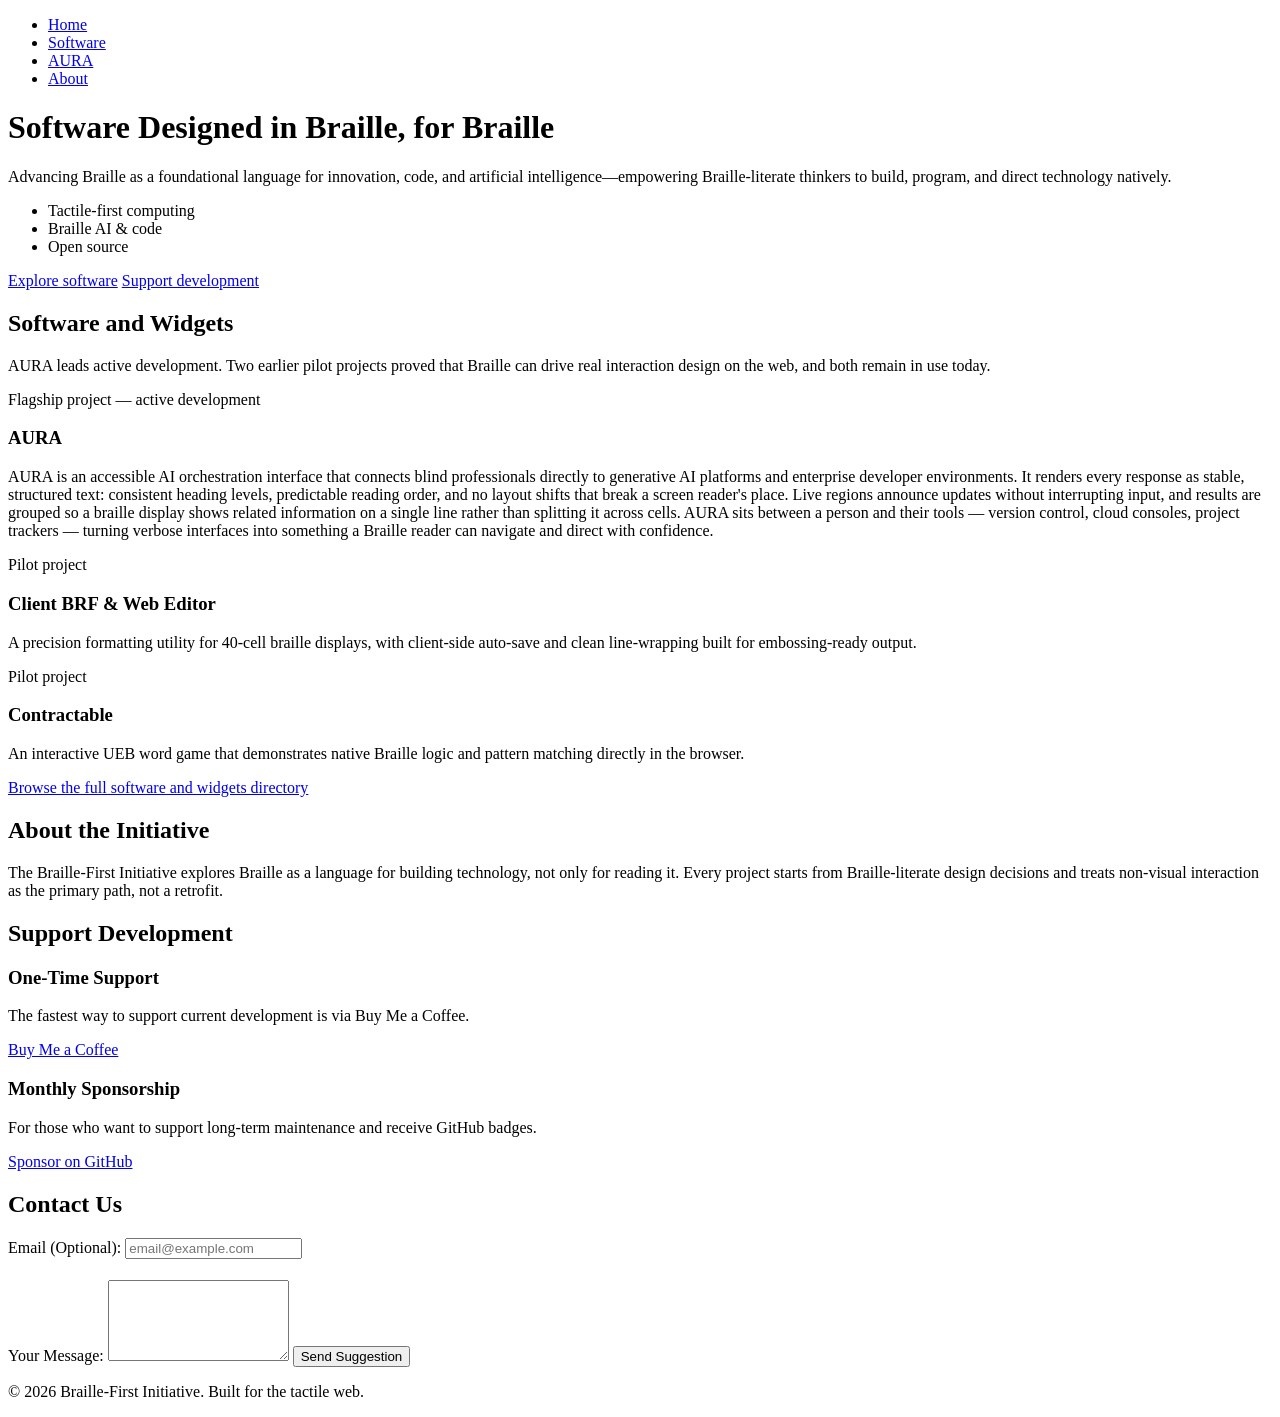
==== index.html @ 9a6e540d "major update to homepage" ====
<!DOCTYPE html>
<html lang="en">
<head>
    <meta charset="UTF-8">
    <meta name="viewport" content="width=device-width, initial-scale=1.0">
    <title>Braille-First Initiative — Software Designed in Braille, for Braille</title>
    <meta name="description" content="The Braille-First Initiative builds software with Braille as a foundational language for code and artificial intelligence — including AURA, Client BRF & Web Editor, and Contractable.">
    <link rel="stylesheet" href="https://braillefirst.com/style.css">
    <style>
        /* Focus and Error Styling */
        *:focus-visible {
            outline: 4px solid #66FCF1 !important;
            outline-offset: 2px !important;
        }
        .error-text {
            display: block;
            color: #ff6b6b;
            font-size: 0.85em;
            margin-top: 5px;
            min-height: 1.2em;
        }
        .skip-link {
            position: absolute;
            top: -40px;
            left: 0;
            background: #66FCF1;
            padding: 8px;
            z-index: 100;
        }
        .skip-link:focus { top: 0; }
    </style>
</head>
<body>

    <a class="skip-link" href="#main-content">Skip to content</a>

    <nav class="main-nav" aria-label="Primary">
        <ul>
            <li><a href="https://braillefirst.com/index.html" aria-current="page">Home</a></li>
            <li><a href="#software">Software</a></li>
            <li><a href="#aura">AURA</a></li>
            <li><a href="#about">About</a></li>
        </ul>
    </nav>

    <header class="hero" role="banner">
        <h1>Software Designed in Braille, for Braille</h1>
        <div class="custom-content">
            <p class="hero-subhead">Advancing Braille as a foundational language for innovation, code, and artificial intelligence—empowering Braille-literate thinkers to build, program, and direct technology natively.</p>
        </div>

        <div class="dot-divider" aria-hidden="true">
            <span></span><span></span>
            <span></span><span></span>
            <span></span><span></span>
        </div>

        <ul class="badges" aria-label="Focus areas">
            <li class="badge">Tactile-first computing</li>
            <li class="badge">Braille AI &amp; code</li>
            <li class="badge">Open source</li>
        </ul>

        <div class="cta-group">
            <a href="#software" class="btn-primary">Explore software</a>
            <a href="#support" class="btn-secondary">Support development</a>
        </div>
    </header>

    <main id="main-content">

        <section class="card section-software" id="software" aria-labelledby="software-title">
            <h2 id="software-title">Software and Widgets</h2>
            <p class="section-intro">AURA leads active development. Two earlier pilot projects proved that Braille can drive real interaction design on the web, and both remain in use today.</p>

            <div class="flagship-card" id="aura" aria-labelledby="aura-title">
                <p class="eyebrow-plain">Flagship project — active development</p>
                <h3 id="aura-title">AURA</h3>
                <p>AURA is an accessible AI orchestration interface that connects blind professionals directly to generative AI platforms and enterprise developer environments. It renders every response as stable, structured text: consistent heading levels, predictable reading order, and no layout shifts that break a screen reader's place. Live regions announce updates without interrupting input, and results are grouped so a braille display shows related information on a single line rather than splitting it across cells. AURA sits between a person and their tools — version control, cloud consoles, project trackers — turning verbose interfaces into something a Braille reader can navigate and direct with confidence.</p>
            </div>

            <div class="pilot-grid">
                <div class="pilot-card" aria-labelledby="pilot-brf-title">
                    <p class="eyebrow-plain">Pilot project</p>
                    <h3 id="pilot-brf-title">Client BRF &amp; Web Editor</h3>
                    <p>A precision formatting utility for 40-cell braille displays, with client-side auto-save and clean line-wrapping built for embossing-ready output.</p>
                </div>
                <div class="pilot-card" aria-labelledby="pilot-contractable-title">
                    <p class="eyebrow-plain">Pilot project</p>
                    <h3 id="pilot-contractable-title">Contractable</h3>
                    <p>An interactive UEB word game that demonstrates native Braille logic and pattern matching directly in the browser.</p>
                </div>
            </div>

            <p class="directory-link">
                <a href="/software-and-widgets">Browse the full software and widgets directory</a>
            </p>
        </section>

        <section class="custom-content card" id="about" aria-labelledby="about-title">
            <h2 id="about-title">About the Initiative</h2>
            <p>The Braille-First Initiative explores Braille as a language for building technology, not only for reading it. Every project starts from Braille-literate design decisions and treats non-visual interaction as the primary path, not a retrofit.</p>
        </section>

        <section id="support" aria-labelledby="support-title">
            <h2 id="support-title">Support Development</h2>

            <div class="card donation-primary" aria-labelledby="quick-donate">
                <h3 id="quick-donate">One-Time Support</h3>
                <p>The fastest way to support current development is via Buy Me a Coffee.</p>
                <a href="https://www.buymeacoffee.com/masonsinc.05" class="btn-bmac">Buy Me a Coffee</a>
            </div>

            <div class="card donation-secondary" aria-labelledby="monthly-donate">
                <h3 id="monthly-donate">Monthly Sponsorship</h3>
                <p>For those who want to support long-term maintenance and receive GitHub badges.</p>
                <!-- Cleaned GitHub Link -->
                <a href="https://github.com/sponsors/YOUR_GITHUB_HANDLE" class="btn-github">Sponsor on GitHub</a>
            </div>
        </section>

        <section class="card feedback-section" id="contact" aria-labelledby="feedback-title">
            <h2 id="feedback-title">Contact Us</h2>
            <form action="https://formspree.io/f/mdayjajr" method="POST" novalidate>
                <div class="field-container">
                    <label for="user-email">Email (Optional):</label>
                    <input 
                        type="email" 
                        id="user-email" 
                        name="email" 
                        placeholder="email@example.com"
                        autocomplete="email"
                        aria-describedby="email-error"
                        aria-invalid="false">
                    <span id="email-error" class="error-text" role="alert" aria-live="polite"></span>
                </div>

                <label for="message">Your Message:</label>
                <textarea id="message" name="message" rows="5" required></textarea>
               
                <button type="submit" class="btn-submit">Send Suggestion</button>
            </form>
        </section>

    </main>

    <footer role="contentinfo">
        <p>© 2026 Braille-First Initiative. Built for the tactile web.</p>
    </footer>

    <script>
        const emailInput = document.getElementById('user-email');
        const errorDisplay = document.getElementById('email-error');

        emailInput.addEventListener('blur', function() {
            if (this.value === "" || this.checkValidity()) {
                this.setAttribute('aria-invalid', 'false');
                errorDisplay.textContent = "";
            } else {
                this.setAttribute('aria-invalid', 'true');
                errorDisplay.textContent = "Please include an '@' and a valid domain (e.g., name@example.com).";
            }
        });

        emailInput.addEventListener('input', function() {
            if (this.checkValidity()) {
                this.setAttribute('aria-invalid', 'false');
                errorDisplay.textContent = "";
            }
        });
    </script>
</body>
</html>
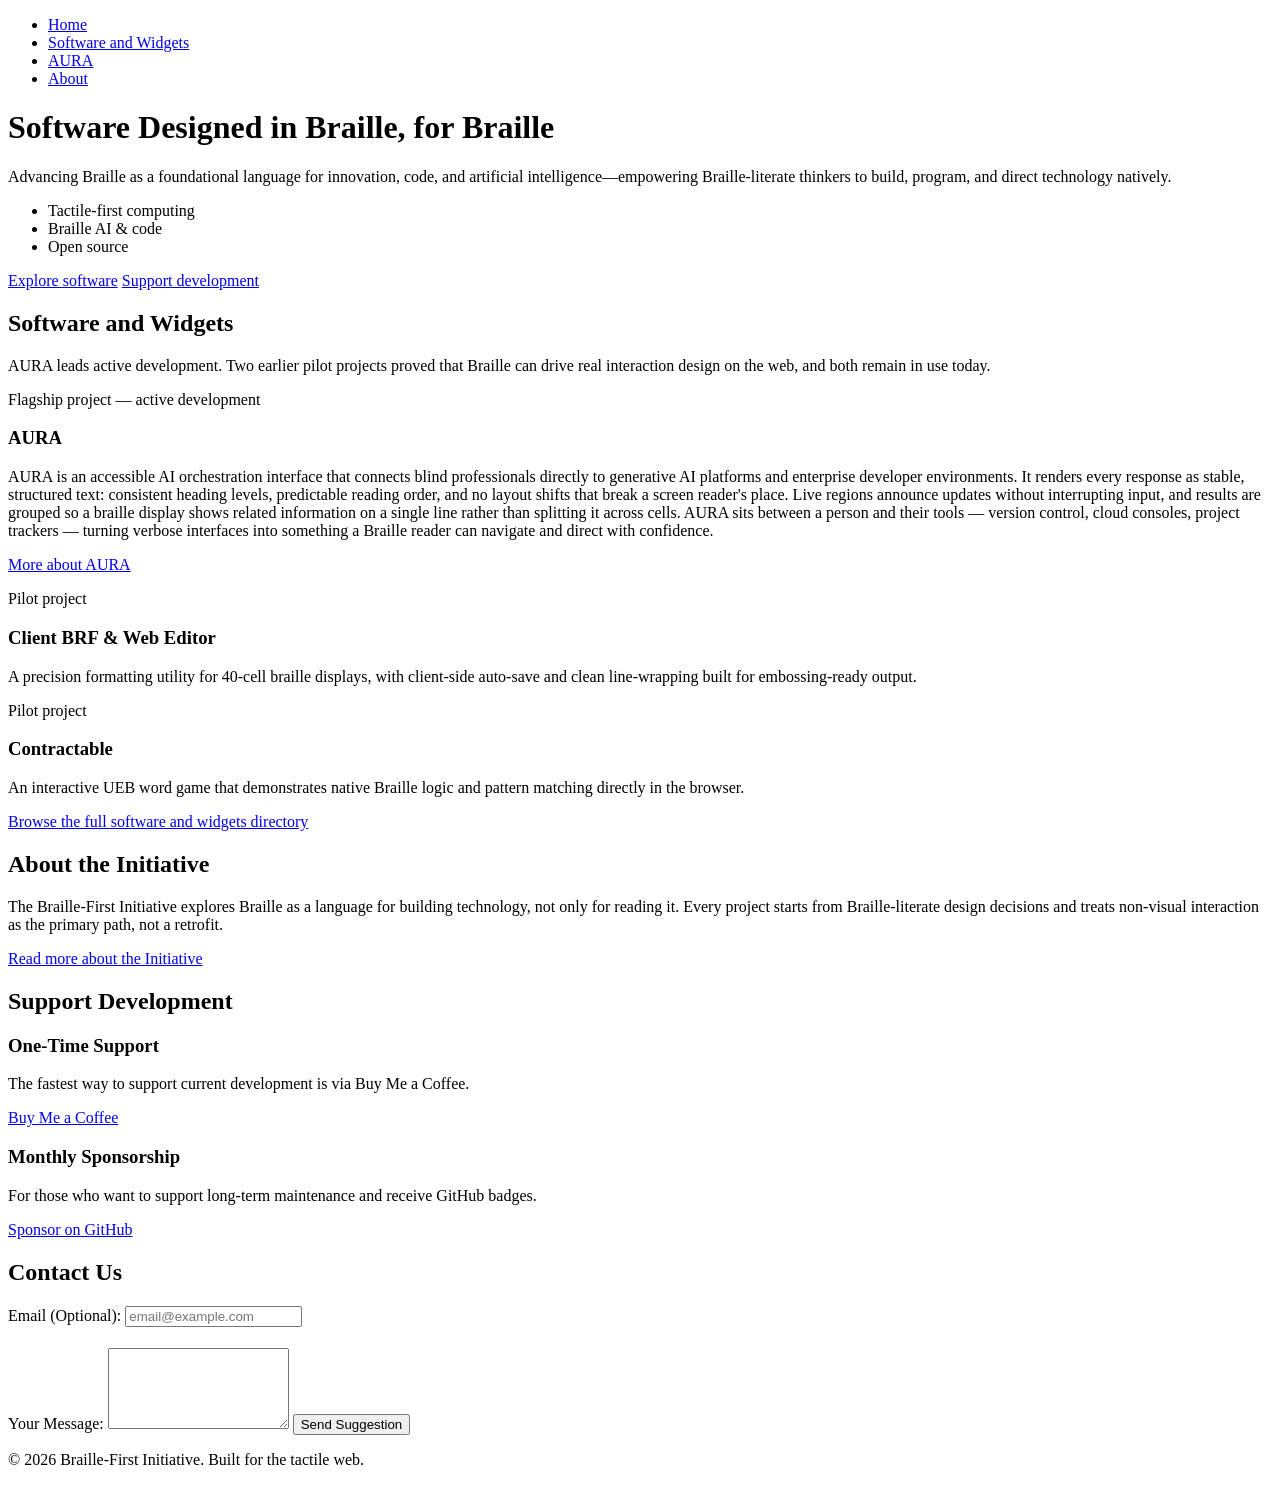
==== commit f7fcecfc: "clean up" ====
--- a/index.html
+++ b/index.html
@@ -36,10 +36,10 @@
 
     <nav class="main-nav" aria-label="Primary">
         <ul>
-            <li><a href="https://braillefirst.com/index.html" aria-current="page">Home</a></li>
-            <li><a href="#software">Software</a></li>
-            <li><a href="#aura">AURA</a></li>
-            <li><a href="#about">About</a></li>
+            <li><a href="index.html" aria-current="page">Home</a></li>
+            <li><a href="software-widgets.html">Software and Widgets</a></li>
+            <li><a href="aura.html">AURA</a></li>
+            <li><a href="about.html">About</a></li>
         </ul>
     </nav>
 
@@ -77,6 +77,7 @@
                 <p class="eyebrow-plain">Flagship project — active development</p>
                 <h3 id="aura-title">AURA</h3>
                 <p>AURA is an accessible AI orchestration interface that connects blind professionals directly to generative AI platforms and enterprise developer environments. It renders every response as stable, structured text: consistent heading levels, predictable reading order, and no layout shifts that break a screen reader's place. Live regions announce updates without interrupting input, and results are grouped so a braille display shows related information on a single line rather than splitting it across cells. AURA sits between a person and their tools — version control, cloud consoles, project trackers — turning verbose interfaces into something a Braille reader can navigate and direct with confidence.</p>
+                <p><a href="aura.html">More about AURA</a></p>
             </div>
 
             <div class="pilot-grid">
@@ -93,13 +94,14 @@
             </div>
 
             <p class="directory-link">
-                <a href="/software-and-widgets">Browse the full software and widgets directory</a>
+                <a href="software-widgets.html">Browse the full software and widgets directory</a>
             </p>
         </section>
 
         <section class="custom-content card" id="about" aria-labelledby="about-title">
             <h2 id="about-title">About the Initiative</h2>
             <p>The Braille-First Initiative explores Braille as a language for building technology, not only for reading it. Every project starts from Braille-literate design decisions and treats non-visual interaction as the primary path, not a retrofit.</p>
+            <p><a href="about.html">Read more about the Initiative</a></p>
         </section>
 
         <section id="support" aria-labelledby="support-title">
@@ -114,8 +116,7 @@
             <div class="card donation-secondary" aria-labelledby="monthly-donate">
                 <h3 id="monthly-donate">Monthly Sponsorship</h3>
                 <p>For those who want to support long-term maintenance and receive GitHub badges.</p>
-                <!-- Cleaned GitHub Link -->
-                <a href="https://github.com/sponsors/YOUR_GITHUB_HANDLE" class="btn-github">Sponsor on GitHub</a>
+                <a href="https://github.com/sponsors/zmason005" class="btn-github">Sponsor on GitHub</a>
             </div>
         </section>
 
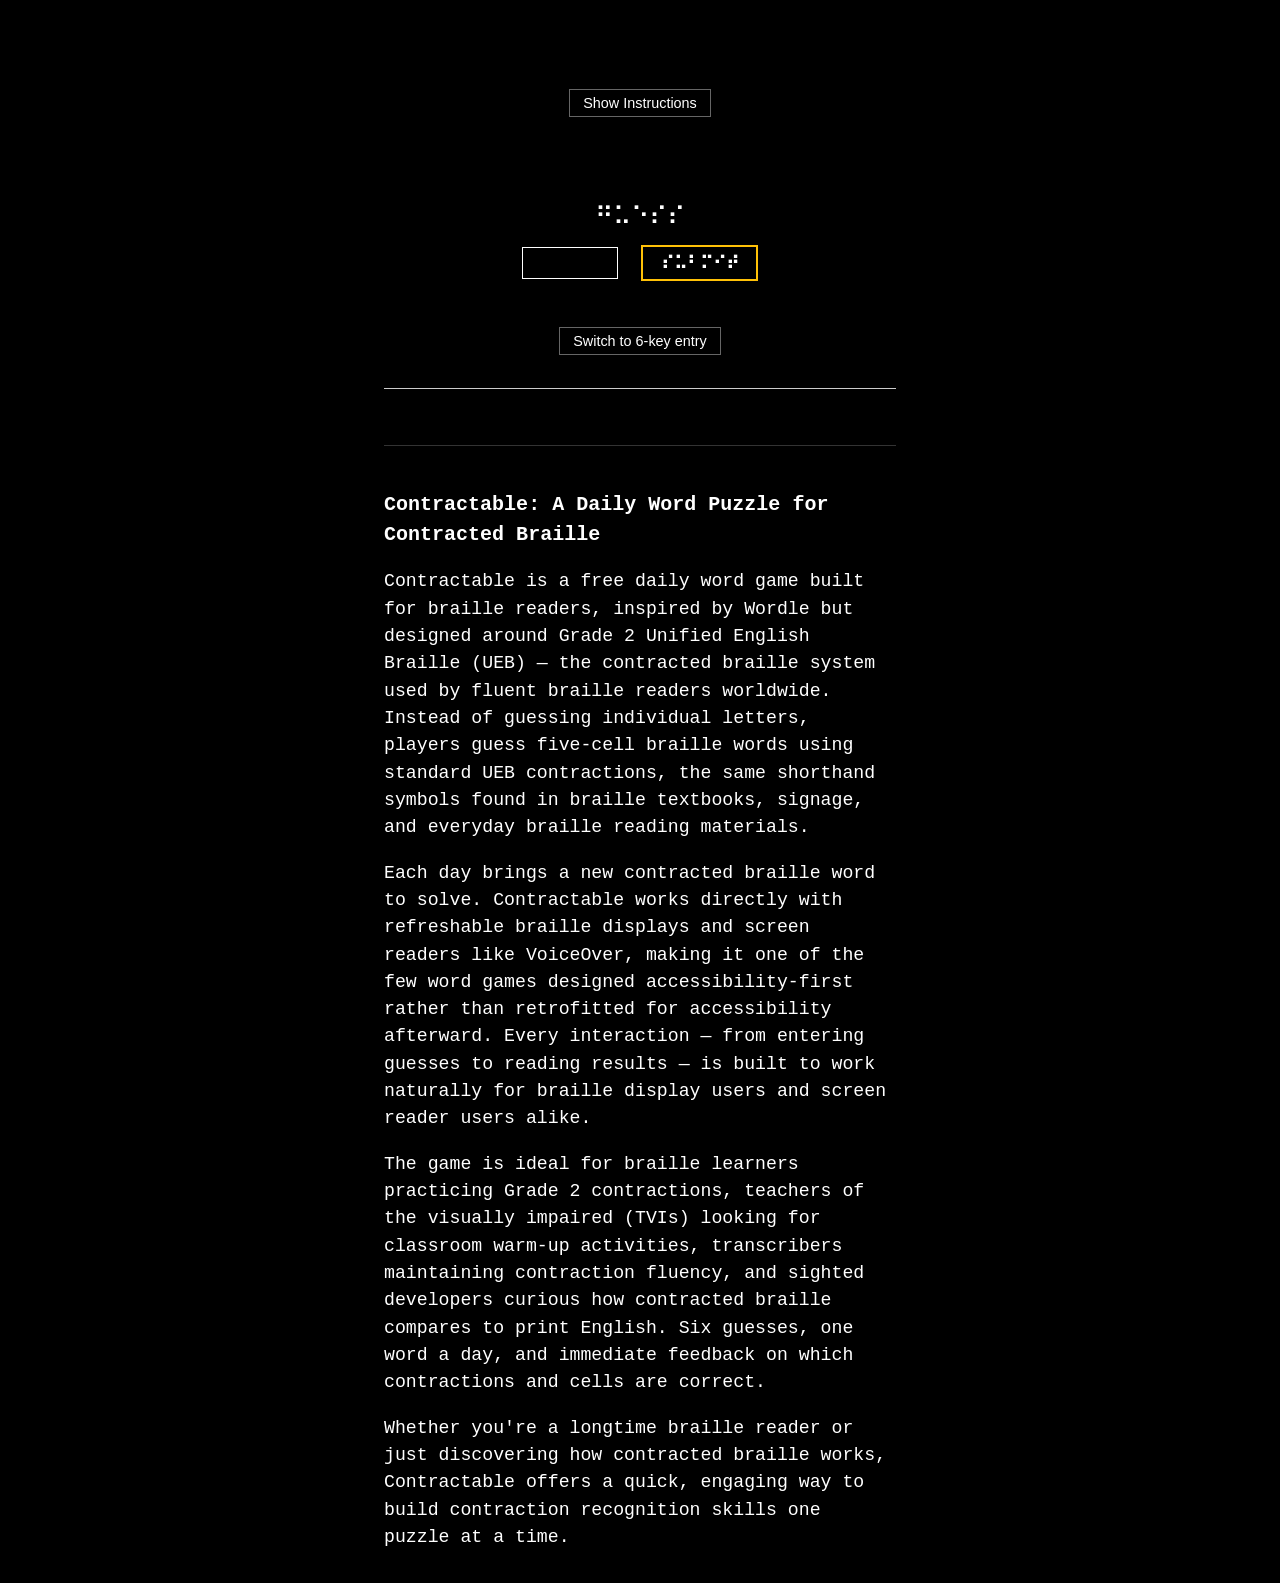
==== commit 6f0919a3: "update" ====
--- a/index.html
+++ b/index.html
@@ -1,174 +1,775 @@
 <!DOCTYPE html>
 <html lang="en">
 <head>
-    <meta charset="UTF-8">
-    <meta name="viewport" content="width=device-width, initial-scale=1.0">
-    <title>Braille-First Initiative — Software Designed in Braille, for Braille</title>
-    <meta name="description" content="The Braille-First Initiative builds software with Braille as a foundational language for code and artificial intelligence — including AURA, Client BRF & Web Editor, and Contractable.">
-    <link rel="stylesheet" href="https://braillefirst.com/style.css">
-    <style>
-        /* Focus and Error Styling */
-        *:focus-visible {
-            outline: 4px solid #66FCF1 !important;
-            outline-offset: 2px !important;
-        }
-        .error-text {
-            display: block;
-            color: #ff6b6b;
-            font-size: 0.85em;
-            margin-top: 5px;
-            min-height: 1.2em;
-        }
-        .skip-link {
-            position: absolute;
-            top: -40px;
-            left: 0;
-            background: #66FCF1;
-            padding: 8px;
-            z-index: 100;
-        }
-        .skip-link:focus { top: 0; }
-    </style>
+  <meta charset="UTF-8" />
+  <title>Contractable – A Daily Contracted Braille Word Game</title>
+  <meta name="viewport" content="width=device-width, initial-scale=1" />
+  <meta name="description" content="Contractable is a free daily word puzzle for Grade 2 UEB contracted braille. Wordle-style gameplay built for braille display and screen reader users." />
+  <link rel="canonical" href="https://contractable.braillefirst.com/" />
+
+  <meta property="og:type" content="website" />
+  <meta property="og:title" content="Contractable – A Daily Contracted Braille Word Game" />
+  <meta property="og:description" content="A free daily word puzzle for Grade 2 UEB contracted braille. Wordle-style gameplay built for braille display and screen reader users." />
+  <meta property="og:url" content="https://contractable.braillefirst.com/" />
+  <meta property="og:site_name" content="Contractable" />
+
+  <meta name="twitter:card" content="summary" />
+  <meta name="twitter:title" content="Contractable – A Daily Contracted Braille Word Game" />
+  <meta name="twitter:description" content="A free daily word puzzle for Grade 2 UEB contracted braille. Wordle-style gameplay built for braille display and screen reader users." />
+  <style>
+    /*
+      CONTRACTABLE BOARD GEOMETRY
+      ---------------------------
+      The game board uses 24 Braille character pitches as its horizontal
+      design coordinate system.
+
+      A pitch is 1/24 of the available board width. Every horizontal
+      measurement is derived from that master pitch rather than from
+      independent vw values. This keeps the Braille geometry proportional
+      as the viewport changes.
+
+      The board itself contains:
+        1 pitch  row ID
+        5 pitches CORRECT
+        1 pitch  separator
+        5 pitches GUESS
+        1 pitch  separator
+        5 pitches WRONG
+
+      The CORRECT heading therefore spans the row ID + five Correct cells.
+    */
+
+    html {
+      -webkit-text-size-adjust: 100%;
+      text-size-adjust: 100%;
+      box-sizing: border-box;
+    }
+
+    *, *::before, *::after {
+      box-sizing: inherit;
+    }
+
+    body {
+      font-family: "Apple Braille", "Courier New", monospace;
+      background: #000000;
+      color: #ffffff;
+      margin: 0;
+      padding: 1.5vh 3vw;
+      width: 100%;
+    }
+
+    .app-container {
+      width: 100%;
+      max-width: 32rem;
+      margin: 0 auto;
+      font-size: clamp(1.3rem, 5vw, 1.75rem);
+      text-align: center;
+    }
+
+    h1 {
+      margin: 0.5em 0;
+      font-size: 1.2em;
+    }
+
+    [hidden] {
+      display: none !important;
+    }
+
+    #status {
+      margin-top: 0.5em;
+      white-space: pre;
+      font-weight: bold;
+      outline: none;
+    }
+
+    .suggest-link-btn {
+      background: none;
+      border: none;
+      color: #FFC107;
+      text-decoration: underline;
+      font-family: sans-serif;
+      font-weight: normal;
+      font-size: 0.8em;
+      white-space: normal;
+      cursor: pointer;
+      padding: 0;
+      margin-left: 0.4em;
+    }
+
+    .suggest-link-btn:hover {
+      color: #ffd54f;
+    }
+
+    .suggest-link-btn:disabled {
+      color: #888888;
+      text-decoration: none;
+      cursor: default;
+    }
+
+    /* ================================================================
+       MASTER BRAILLE PITCH SYSTEM
+       ================================================================
+       #game-board is declared as a CSS containment context (an
+       inline-size container). That's the fix for the old geometry bug:
+       "--pitch: calc(100% / 24)" looked like a single master value, but
+       a percentage inside a custom property re-resolves against
+       whatever element ends up using it — not against the element that
+       defined it. So the same var(--pitch) was quietly computing a
+       different number in a dot than it did in a row, depending on
+       nesting depth. Container query units (cqw) don't have that
+       problem: cqw always means "percent of the nearest container
+       ancestor," full stop, no matter how deep the element using it is
+       nested inside #game-board. One pitch, one true meaning,
+       everywhere below.
+    */
+
+    #game-board {
+      container-type: inline-size;
+
+      /* One pitch = 1/24 of #game-board's own width. */
+      --pitch: calc(100cqw / 24);
+
+      /*
+        Everything below is proportional to that single pitch, so
+        resizing the board rescales the whole Braille geometry together
+        instead of each piece drifting independently.
+      */
+      --dot-size: calc(var(--pitch) * 0.30);
+      --dot-column-gap: calc(var(--pitch) * 0.10);
+      --dot-row-gap: calc(var(--pitch) * 0.12);
+
+      /* One complete Braille character pitch. */
+      --cell-width: var(--pitch);
+      --cell-height: calc(var(--cell-width) * 1.60);
+
+      /* One pitch separates the three five-cell groups. */
+      --group-gap: var(--pitch);
+
+      /*
+        First column = one row-ID pitch + five Correct-cell pitches.
+        The remaining two columns are five cells each.
+      */
+      --word-column-width: calc(5 * var(--pitch));
+      --correct-column-width: calc(var(--pitch) + var(--word-column-width));
+
+      width: 100%;
+      margin-top: 1em;
+      display: flex;
+      flex-direction: column;
+      gap: 0.15em;
+      padding: 0.1em 0;
+      font-variant-numeric: tabular-nums;
+      letter-spacing: 0;
+    }
+
+    .row {
+      display: grid;
+      grid-template-columns:
+        var(--correct-column-width)
+        var(--word-column-width)
+        var(--word-column-width);
+      column-gap: var(--group-gap);
+      width: max-content;
+      max-width: 100%;
+      margin-left: auto;
+      margin-right: auto;
+      align-items: center;
+      justify-content: center;
+      outline: none;
+    }
+
+    .row {
+      margin-bottom: 1vh;
+    }
+
+    .row-label {
+      grid-column: 1;
+      grid-row: 1;
+      width: var(--pitch);
+      min-width: var(--pitch);
+      height: var(--cell-height);
+      display: flex;
+      align-items: center;
+      justify-content: center;
+      font-size: 0.6em;
+      font-family: sans-serif;
+      color: #999999;
+    }
+
+    /*
+      Targeted by the semantic classes main.js already assigns
+      (row-group-correct / row-group-guess / row-group-wrong) rather
+      than :nth-of-type. row-label and the three .row-group spans are
+      ALL <span> elements and direct siblings, so :nth-of-type counted
+      them together and silently shifted every column assignment by
+      one — row-group-correct ended up in the GUESS column, row-group-
+      guess ended up in the WRONG column, and row-group-wrong had no
+      matching rule at all. That mismatch, repeated on both #header and
+      every guess row, was the main source of the visual mess. Class
+      selectors don't depend on sibling order, so this can't recur even
+      if the DOM structure shifts later.
+    */
+    .row-group {
+      display: flex;
+      width: var(--word-column-width);
+      min-width: var(--word-column-width);
+      gap: 0;
+      justify-content: flex-start;
+      flex-shrink: 0;
+    }
+
+    .row-group-correct {
+      grid-column: 1;
+      grid-row: 1;
+      /* Shares column 1 with .row-label; this offset starts it right
+         after the row-ID pitch instead of underneath it. grid-row is
+         pinned explicitly (matching .row-label) because two items
+         sharing a column with no explicit row are NOT guaranteed to
+         overlap — CSS Grid auto-placement pushes the second one to a
+         new row instead, which silently broke this exact "share a
+         column, offset with margin" trick. */
+      margin-left: var(--pitch);
+    }
+
+    .row-group-guess {
+      grid-column: 2;
+      grid-row: 1;
+    }
+
+    .row-group-wrong {
+      grid-column: 3;
+      grid-row: 1;
+    }
+
+    #controls {
+      margin-top: 1.5em;
+      width: 100%;
+    }
+
+    #guess-label {
+      display: block;
+      margin-bottom: 0.5em;
+      font-size: 0.9em;
+    }
+
+    #guess-input {
+      font-family: monospace;
+      width: 10ch;
+      font-size: 1rem;
+      background: #000000;
+      color: #ffffff;
+      border: 0.08rem solid #ffffff;
+      padding: 0.4em;
+      vertical-align: middle;
+    }
+
+    #submit-btn,
+    #sixkey-submit-btn,
+    #suggest-submit-btn {
+      font-family: sans-serif;
+      background: #000000;
+      color: #ffffff;
+      border: 0.125rem solid #FFC107;
+      padding: 0.3em 1em;
+      font-weight: bold;
+      cursor: pointer;
+      font-size: 1rem;
+    }
+
+    #submit-btn {
+      font-size: 1.1rem;
+      vertical-align: middle;
+      margin-left: 0.4rem;
+    }
+
+    #submit-btn:hover,
+    #sixkey-submit-btn:hover,
+    #suggest-submit-btn:hover {
+      background: rgba(255, 193, 7, 0.15);
+    }
+
+    #post-game-suggest {
+      margin-top: 2em;
+      padding-top: 1em;
+      border-top: 0.08rem solid #444444;
+      width: 100%;
+      text-align: center;
+    }
+
+    #suggest-heading {
+      font-size: 1em;
+      font-family: sans-serif;
+      margin: 0 0 0.5em;
+    }
+
+    #suggest-label {
+      display: block;
+      font-size: 0.8em;
+      font-family: sans-serif;
+      color: #cccccc;
+      margin-bottom: 0.5em;
+    }
+
+    #suggest-input {
+      width: 100%;
+      max-width: 28ch;
+      font-family: monospace;
+      font-size: 1rem;
+      background: #000000;
+      color: #ffffff;
+      border: 0.08rem solid #ffffff;
+      padding: 0.5em;
+      resize: vertical;
+    }
+
+    #suggest-submit-btn {
+      display: block;
+      margin: 0.6em auto 0;
+    }
+
+    #suggest-submit-btn:disabled {
+      opacity: 0.6;
+      cursor: default;
+    }
+
+    #suggest-feedback {
+      margin-top: 0.6em;
+      font-size: 0.8em;
+      font-family: sans-serif;
+      color: #FFC107;
+      min-height: 1em;
+    }
+
+    #suggest-feedback.error {
+      color: #ff4d4d;
+      font-weight: bold;
+    }
+
+    #debug-log {
+      margin-top: 2em;
+      font-size: 0.6em;
+      color: #ff4d4d;
+      border-top: 0.08rem solid #ccc;
+      padding-top: 0.65rem;
+      font-family: monospace;
+      width: 100%;
+    }
+
+    .sr-only {
+      position: absolute;
+      width: 1px;
+      height: 1px;
+      padding: 0;
+      margin: -1px;
+      overflow: hidden;
+      clip: rect(0, 0, 0, 0);
+      white-space: nowrap;
+      border: 0;
+    }
+
+    #mode-toggle-wrap {
+      margin-top: 1.5em;
+    }
+
+    #mode-toggle-btn {
+      font-family: sans-serif;
+      background: #000000;
+      color: #ffffff;
+      border: 0.1rem solid #666666;
+      padding: 0.35em 0.9em;
+      cursor: pointer;
+      font-size: 0.9rem;
+    }
+
+    #mode-toggle-btn:hover {
+      border-color: #999999;
+    }
+
+    #instructions-toggle-wrap {
+      margin: 0.3em 0 1em;
+    }
+
+    #instructions-btn {
+      font-family: sans-serif;
+      background: #000000;
+      color: #ffffff;
+      border: 0.1rem solid #666666;
+      padding: 0.35em 0.9em;
+      cursor: pointer;
+      font-size: 0.9rem;
+    }
+
+    #instructions-btn:hover {
+      border-color: #999999;
+    }
+
+    #instructions-panel {
+      text-align: left;
+      font-family: sans-serif;
+      font-size: 0.8em;
+      line-height: 1.4;
+      color: #dddddd;
+      background: rgba(255, 255, 255, 0.03);
+      border: 0.08rem solid #444444;
+      padding: 0.8em 1em;
+      margin: 0.6em 0 1.2em;
+    }
+
+    #instructions-panel p {
+      margin: 0 0 0.7em;
+    }
+
+    #instructions-panel p:last-child {
+      margin-bottom: 0;
+    }
+
+    /* ================================================================
+       BRAILLE CELL
+       ================================================================ */
+
+    .cell {
+      display: grid;
+      grid-template-columns: repeat(2, var(--dot-size));
+      grid-template-rows: repeat(3, var(--dot-size));
+      column-gap: var(--dot-column-gap);
+      row-gap: var(--dot-row-gap);
+      grid-template-areas:
+        "d1 d4"
+        "d2 d5"
+        "d3 d6";
+      width: var(--cell-width);
+      min-width: var(--cell-width);
+      height: var(--cell-height);
+      align-content: center;
+      justify-content: center;
+      flex: 0 0 var(--cell-width);
+    }
+
+    .cell.current-cell {
+      outline: 0.15em solid #FFC107;
+      outline-offset: 0.1em;
+    }
+
+    .dot {
+      width: var(--dot-size);
+      height: var(--dot-size);
+      border-radius: 50%;
+      background: #8b0000;
+      border: 1px solid #8b0000;
+      box-sizing: border-box;
+      -webkit-tap-highlight-color: transparent;
+      touch-action: manipulation;
+    }
+
+    .cell.tappable .dot {
+      cursor: pointer;
+    }
+
+    .dot.on {
+      background: #ffffff;
+      border-color: #ffffff;
+    }
+
+    .dot-label {
+      background: transparent;
+      border-color: transparent;
+    }
+
+    .dot-label.on {
+      background: #ffffff;
+      border-color: #ffffff;
+    }
+
+    .dot.dot-1 { grid-area: d1; }
+    .dot.dot-2 { grid-area: d2; }
+    .dot.dot-3 { grid-area: d3; }
+    .dot.dot-4 { grid-area: d4; }
+    .dot.dot-5 { grid-area: d5; }
+    .dot.dot-6 { grid-area: d6; }
+
+    /* ================================================================
+       HEADING
+       ================================================================ */
+
+    #heading-cells {
+      display: inline-flex;
+      justify-content: center;
+      align-items: center;
+      gap: 0.3em;
+      vertical-align: middle;
+    }
+
+    #heading-cells .cell {
+      width: 0.8em;
+      min-width: 0.8em;
+      height: 1.28em;
+      grid-template-columns: repeat(2, 0.24em);
+      grid-template-rows: repeat(3, 0.24em);
+      column-gap: 0.08em;
+      row-gap: 0.09em;
+    }
+
+    #heading-cells .dot {
+      width: 0.24em;
+      height: 0.24em;
+      border-width: 0.05em;
+    }
+
+    /* ================================================================
+       SIX-KEY ENTRY
+       ================================================================ */
+
+    #sixkey-controls {
+      margin-top: 1.5em;
+      width: 100%;
+    }
+
+    #sixkey-cells {
+      display: flex;
+      justify-content: space-between;
+      align-items: center;
+      gap: 1vw;
+      width: 100%;
+      padding: 0.4em 0;
+    }
+
+    #sixkey-cells:focus {
+      outline: 0.12em dashed #FFC107;
+      outline-offset: 0.2em;
+    }
+
+    #sixkey-cells .cell {
+      width: auto;
+      min-width: 0;
+      height: auto;
+      flex: 1 1 0;
+      padding: 0.08em;
+      border-radius: 0.3em;
+      grid-template-columns: repeat(2, 1fr);
+      grid-template-rows: repeat(3, 1fr);
+      column-gap: 1vw;
+      row-gap: 1vw;
+    }
+
+    #sixkey-cells .dot {
+      width: 100%;
+      height: auto;
+      aspect-ratio: 1 / 1;
+      border: 0.09em solid #ffffff;
+    }
+
+    #sixkey-actions {
+      margin-top: 1em;
+      display: flex;
+      justify-content: center;
+      gap: 0.6em;
+    }
+
+    #sixkey-clear-btn {
+      font-family: sans-serif;
+      background: #000000;
+      color: #ffffff;
+      border: 0.125rem solid #666666;
+      padding: 0.3em 1em;
+      font-weight: normal;
+      cursor: pointer;
+      font-size: 1rem;
+    }
+
+    #sixkey-clear-btn:hover {
+      border-color: #999999;
+    }
+
+    #sixkey-clear-btn:disabled,
+    #sixkey-submit-btn:disabled {
+      opacity: 0.5;
+      cursor: default;
+    }
+
+    /* ABOUT / SEO TEXT BLOCK
+       ======================================================================
+       Visible static text for search engines and sighted visitors, describing
+       the game. Left-aligned (overriding .app-container's centered text) since
+       centered paragraph text is harder to read than centered short UI labels.
+    */
+    #about {
+      margin-top: 2.5em;
+      padding-top: 1.5em;
+      border-top: 0.08rem solid #333;
+      text-align: left;
+      font-family: "Courier New", monospace;
+      font-size: 0.65em;
+      line-height: 1.5;
+    }
+
+    #about h2 {
+      font-size: 1.1em;
+      margin-bottom: 0.6em;
+    }
+  </style>
 </head>
+
 <body>
-
-    <a class="skip-link" href="#main-content">Skip to content</a>
-
-    <nav class="main-nav" aria-label="Primary">
-        <ul>
-            <li><a href="index.html" aria-current="page">Home</a></li>
-            <li><a href="software-widgets.html">Software and Widgets</a></li>
-            <li><a href="aura.html">AURA</a></li>
-            <li><a href="about.html">About</a></li>
-        </ul>
-    </nav>
-
-    <header class="hero" role="banner">
-        <h1>Software Designed in Braille, for Braille</h1>
-        <div class="custom-content">
-            <p class="hero-subhead">Advancing Braille as a foundational language for innovation, code, and artificial intelligence—empowering Braille-literate thinkers to build, program, and direct technology natively.</p>
-        </div>
-
-        <div class="dot-divider" aria-hidden="true">
-            <span></span><span></span>
-            <span></span><span></span>
-            <span></span><span></span>
-        </div>
-
-        <ul class="badges" aria-label="Focus areas">
-            <li class="badge">Tactile-first computing</li>
-            <li class="badge">Braille AI &amp; code</li>
-            <li class="badge">Open source</li>
-        </ul>
-
-        <div class="cta-group">
-            <a href="#software" class="btn-primary">Explore software</a>
-            <a href="#support" class="btn-secondary">Support development</a>
-        </div>
-    </header>
-
-    <main id="main-content">
-
-        <section class="card section-software" id="software" aria-labelledby="software-title">
-            <h2 id="software-title">Software and Widgets</h2>
-            <p class="section-intro">AURA leads active development. Two earlier pilot projects proved that Braille can drive real interaction design on the web, and both remain in use today.</p>
-
-            <div class="flagship-card" id="aura" aria-labelledby="aura-title">
-                <p class="eyebrow-plain">Flagship project — active development</p>
-                <h3 id="aura-title">AURA</h3>
-                <p>AURA is an accessible AI orchestration interface that connects blind professionals directly to generative AI platforms and enterprise developer environments. It renders every response as stable, structured text: consistent heading levels, predictable reading order, and no layout shifts that break a screen reader's place. Live regions announce updates without interrupting input, and results are grouped so a braille display shows related information on a single line rather than splitting it across cells. AURA sits between a person and their tools — version control, cloud consoles, project trackers — turning verbose interfaces into something a Braille reader can navigate and direct with confidence.</p>
-                <p><a href="aura.html">More about AURA</a></p>
-            </div>
-
-            <div class="pilot-grid">
-                <div class="pilot-card" aria-labelledby="pilot-brf-title">
-                    <p class="eyebrow-plain">Pilot project</p>
-                    <h3 id="pilot-brf-title">Client BRF &amp; Web Editor</h3>
-                    <p>A precision formatting utility for 40-cell braille displays, with client-side auto-save and clean line-wrapping built for embossing-ready output.</p>
-                </div>
-                <div class="pilot-card" aria-labelledby="pilot-contractable-title">
-                    <p class="eyebrow-plain">Pilot project</p>
-                    <h3 id="pilot-contractable-title">Contractable</h3>
-                    <p>An interactive UEB word game that demonstrates native Braille logic and pattern matching directly in the browser.</p>
-                </div>
-            </div>
-
-            <p class="directory-link">
-                <a href="software-widgets.html">Browse the full software and widgets directory</a>
-            </p>
-        </section>
-
-        <section class="custom-content card" id="about" aria-labelledby="about-title">
-            <h2 id="about-title">About the Initiative</h2>
-            <p>The Braille-First Initiative explores Braille as a language for building technology, not only for reading it. Every project starts from Braille-literate design decisions and treats non-visual interaction as the primary path, not a retrofit.</p>
-            <p><a href="about.html">Read more about the Initiative</a></p>
-        </section>
-
-        <section id="support" aria-labelledby="support-title">
-            <h2 id="support-title">Support Development</h2>
-
-            <div class="card donation-primary" aria-labelledby="quick-donate">
-                <h3 id="quick-donate">One-Time Support</h3>
-                <p>The fastest way to support current development is via Buy Me a Coffee.</p>
-                <a href="https://www.buymeacoffee.com/masonsinc.05" class="btn-bmac">Buy Me a Coffee</a>
-            </div>
-
-            <div class="card donation-secondary" aria-labelledby="monthly-donate">
-                <h3 id="monthly-donate">Monthly Sponsorship</h3>
-                <p>For those who want to support long-term maintenance and receive GitHub badges.</p>
-                <a href="https://github.com/sponsors/zmason005" class="btn-github">Sponsor on GitHub</a>
-            </div>
-        </section>
-
-        <section class="card feedback-section" id="contact" aria-labelledby="feedback-title">
-            <h2 id="feedback-title">Contact Us</h2>
-            <form action="https://formspree.io/f/mdayjajr" method="POST" novalidate>
-                <div class="field-container">
-                    <label for="user-email">Email (Optional):</label>
-                    <input 
-                        type="email" 
-                        id="user-email" 
-                        name="email" 
-                        placeholder="email@example.com"
-                        autocomplete="email"
-                        aria-describedby="email-error"
-                        aria-invalid="false">
-                    <span id="email-error" class="error-text" role="alert" aria-live="polite"></span>
-                </div>
-
-                <label for="message">Your Message:</label>
-                <textarea id="message" name="message" rows="5" required></textarea>
-               
-                <button type="submit" class="btn-submit">Send Suggestion</button>
-            </form>
-        </section>
-
-    </main>
-
-    <footer role="contentinfo">
-        <p>© 2026 Braille-First Initiative. Built for the tactile web.</p>
-    </footer>
-
-    <script>
-        const emailInput = document.getElementById('user-email');
-        const errorDisplay = document.getElementById('email-error');
-
-        emailInput.addEventListener('blur', function() {
-            if (this.value === "" || this.checkValidity()) {
-                this.setAttribute('aria-invalid', 'false');
-                errorDisplay.textContent = "";
-            } else {
-                this.setAttribute('aria-invalid', 'true');
-                errorDisplay.textContent = "Please include an '@' and a valid domain (e.g., name@example.com).";
-            }
-        });
-
-        emailInput.addEventListener('input', function() {
-            if (this.checkValidity()) {
-                this.setAttribute('aria-invalid', 'false');
-                errorDisplay.textContent = "";
-            }
-        });
-    </script>
+  <div class="app-container">
+
+    <h1
+      aria-label="CONTRACTABLE"
+      aria-braillelabel="⠠⠠⠒⠞⠗⠁⠉⠞⠁⠃⠇⠑"
+    >
+      <span id="heading-cells" aria-hidden="true"></span>
+    </h1>
+
+    <div id="instructions-toggle-wrap">
+      <button
+        id="instructions-btn"
+        type="button"
+        aria-expanded="false"
+        aria-controls="instructions-panel"
+      >Show Instructions</button>
+    </div>
+
+    <section id="instructions-panel" hidden aria-labelledby="instructions-btn">
+      <p>
+        Guess the daily Braille word in six tries. Enter a Braille word with
+        the correct number of cells, then use the feedback from each guess to
+        solve the puzzle. After every guess, only the correct dots in the
+        correct positions remain, while incorrect dots disappear. Correct
+        dots accumulate with each attempt, helping you uncover the answer.
+      </p>
+      <p><strong>Think in Braille dots&mdash;not letters.</strong></p>
+    </section>
+
+    <div id="game-board" aria-live="polite">
+      <div
+        id="header"
+        class="row"
+        role="text"
+        aria-label="correct, guess, wrong"
+        aria-braillelabel="⠉⠕⠗⠗⠑⠉⠞⠀⠛⠥⠑⠎⠎⠀⠺⠗⠰⠛"
+      ></div>
+    </div>
+
+    <div id="status" tabindex="-1" hidden></div>
+
+    <div id="controls">
+      <label id="guess-label" for="guess-input" aria-hidden="true">⠛⠥⠑⠎⠎</label>
+
+      <input
+        id="guess-input"
+        type="text"
+        aria-label="guess"
+        aria-braillelabel="⠛⠥⠑⠎⠎"
+        autocomplete="off"
+        autocapitalize="off"
+        spellcheck="false"
+      />
+
+      <button
+        id="submit-btn"
+        aria-label="submit"
+        aria-braillelabel="⠎⠥⠃⠍⠊⠞"
+      >⠎⠥⠃⠍⠊⠞</button>
+    </div>
+
+    <div id="mode-toggle-wrap">
+      <button id="mode-toggle-btn" type="button">Switch to 6-key entry</button>
+    </div>
+
+    <div id="sixkey-controls" hidden>
+      <div
+        id="sixkey-cells"
+        role="group"
+        aria-label="Six key braille entry, five cells. Hold S D F and J K L together to set dots, release to commit a cell. Tap or click dots directly. Arrow keys or Tab move between cells."
+        tabindex="0"
+      >
+        <span class="cell tappable" data-cell="0">
+          <span class="dot dot-1" data-cell="0" data-dot="1"></span>
+          <span class="dot dot-2" data-cell="0" data-dot="2"></span>
+          <span class="dot dot-3" data-cell="0" data-dot="3"></span>
+          <span class="dot dot-4" data-cell="0" data-dot="4"></span>
+          <span class="dot dot-5" data-cell="0" data-dot="5"></span>
+          <span class="dot dot-6" data-cell="0" data-dot="6"></span>
+        </span>
+
+        <span class="cell tappable" data-cell="1">
+          <span class="dot dot-1" data-cell="1" data-dot="1"></span>
+          <span class="dot dot-2" data-cell="1" data-dot="2"></span>
+          <span class="dot dot-3" data-cell="1" data-dot="3"></span>
+          <span class="dot dot-4" data-cell="1" data-dot="4"></span>
+          <span class="dot dot-5" data-cell="1" data-dot="5"></span>
+          <span class="dot dot-6" data-cell="1" data-dot="6"></span>
+        </span>
+
+        <span class="cell tappable" data-cell="2">
+          <span class="dot dot-1" data-cell="2" data-dot="1"></span>
+          <span class="dot dot-2" data-cell="2" data-dot="2"></span>
+          <span class="dot dot-3" data-cell="2" data-dot="3"></span>
+          <span class="dot dot-4" data-cell="2" data-dot="4"></span>
+          <span class="dot dot-5" data-cell="2" data-dot="5"></span>
+          <span class="dot dot-6" data-cell="2" data-dot="6"></span>
+        </span>
+
+        <span class="cell tappable" data-cell="3">
+          <span class="dot dot-1" data-cell="3" data-dot="1"></span>
+          <span class="dot dot-2" data-cell="3" data-dot="2"></span>
+          <span class="dot dot-3" data-cell="3" data-dot="3"></span>
+          <span class="dot dot-4" data-cell="3" data-dot="4"></span>
+          <span class="dot dot-5" data-cell="3" data-dot="5"></span>
+          <span class="dot dot-6" data-cell="3" data-dot="6"></span>
+        </span>
+
+        <span class="cell tappable" data-cell="4">
+          <span class="dot dot-1" data-cell="4" data-dot="1"></span>
+          <span class="dot dot-2" data-cell="4" data-dot="2"></span>
+          <span class="dot dot-3" data-cell="4" data-dot="3"></span>
+          <span class="dot dot-4" data-cell="4" data-dot="4"></span>
+          <span class="dot dot-5" data-cell="4" data-dot="5"></span>
+          <span class="dot dot-6" data-cell="4" data-dot="6"></span>
+        </span>
+      </div>
+
+      <div id="sixkey-live" class="sr-only" aria-live="polite"></div>
+
+      <div id="sixkey-actions">
+        <button id="sixkey-clear-btn" type="button">clear</button>
+        <button id="sixkey-submit-btn" type="button">submit</button>
+      </div>
+    </div>
+
+    <div id="post-game-suggest" hidden>
+      <h2 id="suggest-heading">Suggest words for the game</h2>
+
+      <label id="suggest-label" for="suggest-input">
+        One or more words, separated by spaces or line breaks. Each is checked
+        against Grade 2 UEB braille translation and only sent if it comes out
+        to exactly 5 cells.
+      </label>
+
+      <textarea
+        id="suggest-input"
+        rows="4"
+        placeholder="e.g. planet roughly spiritual"
+        aria-label="Suggest words for the game"
+        autocapitalize="off"
+        spellcheck="false"
+      ></textarea>
+
+      <button id="suggest-submit-btn" type="button">Send suggestions</button>
+
+      <div id="suggest-feedback" role="status" aria-live="polite"></div>
+    </div>
+
+    <div id="debug-log" role="log" aria-live="polite" aria-label="Diagnostics"></div>
+
+    <section id="about">
+      <h2>Contractable: A Daily Word Puzzle for Contracted Braille</h2>
+      <p>Contractable is a free daily word game built for braille readers, inspired by Wordle but designed around Grade 2 Unified English Braille (UEB) — the contracted braille system used by fluent braille readers worldwide. Instead of guessing individual letters, players guess five-cell braille words using standard UEB contractions, the same shorthand symbols found in braille textbooks, signage, and everyday braille reading materials.</p>
+      <p>Each day brings a new contracted braille word to solve. Contractable works directly with refreshable braille displays and screen readers like VoiceOver, making it one of the few word games designed accessibility-first rather than retrofitted for accessibility afterward. Every interaction — from entering guesses to reading results — is built to work naturally for braille display users and screen reader users alike.</p>
+      <p>The game is ideal for braille learners practicing Grade 2 contractions, teachers of the visually impaired (TVIs) looking for classroom warm-up activities, transcribers maintaining contraction fluency, and sighted developers curious how contracted braille compares to print English. Six guesses, one word a day, and immediate feedback on which contractions and cells are correct.</p>
+      <p>Whether you're a longtime braille reader or just discovering how contracted braille works, Contractable offers a quick, engaging way to build contraction recognition skills one puzzle at a time.</p>
+    </section>
+  </div>
+
+  <script src="main.js"></script>
 </body>
 </html>
